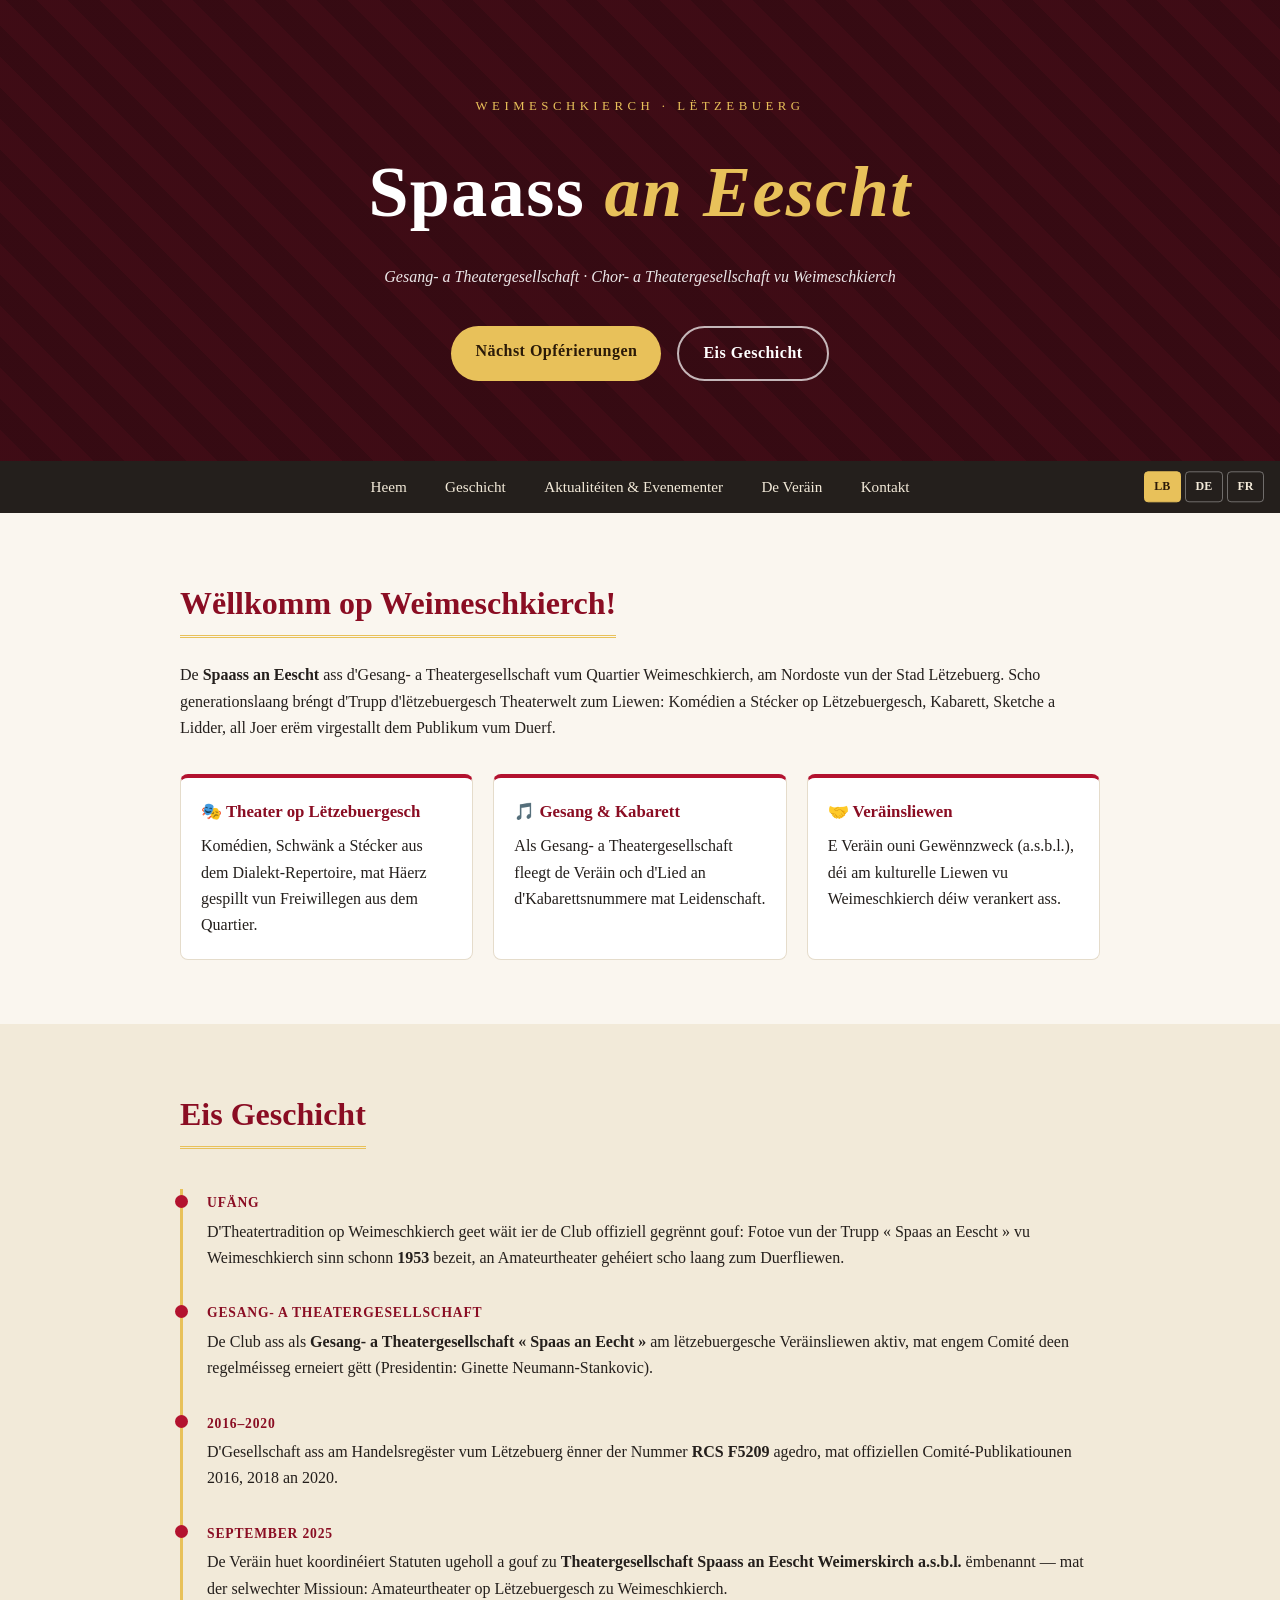
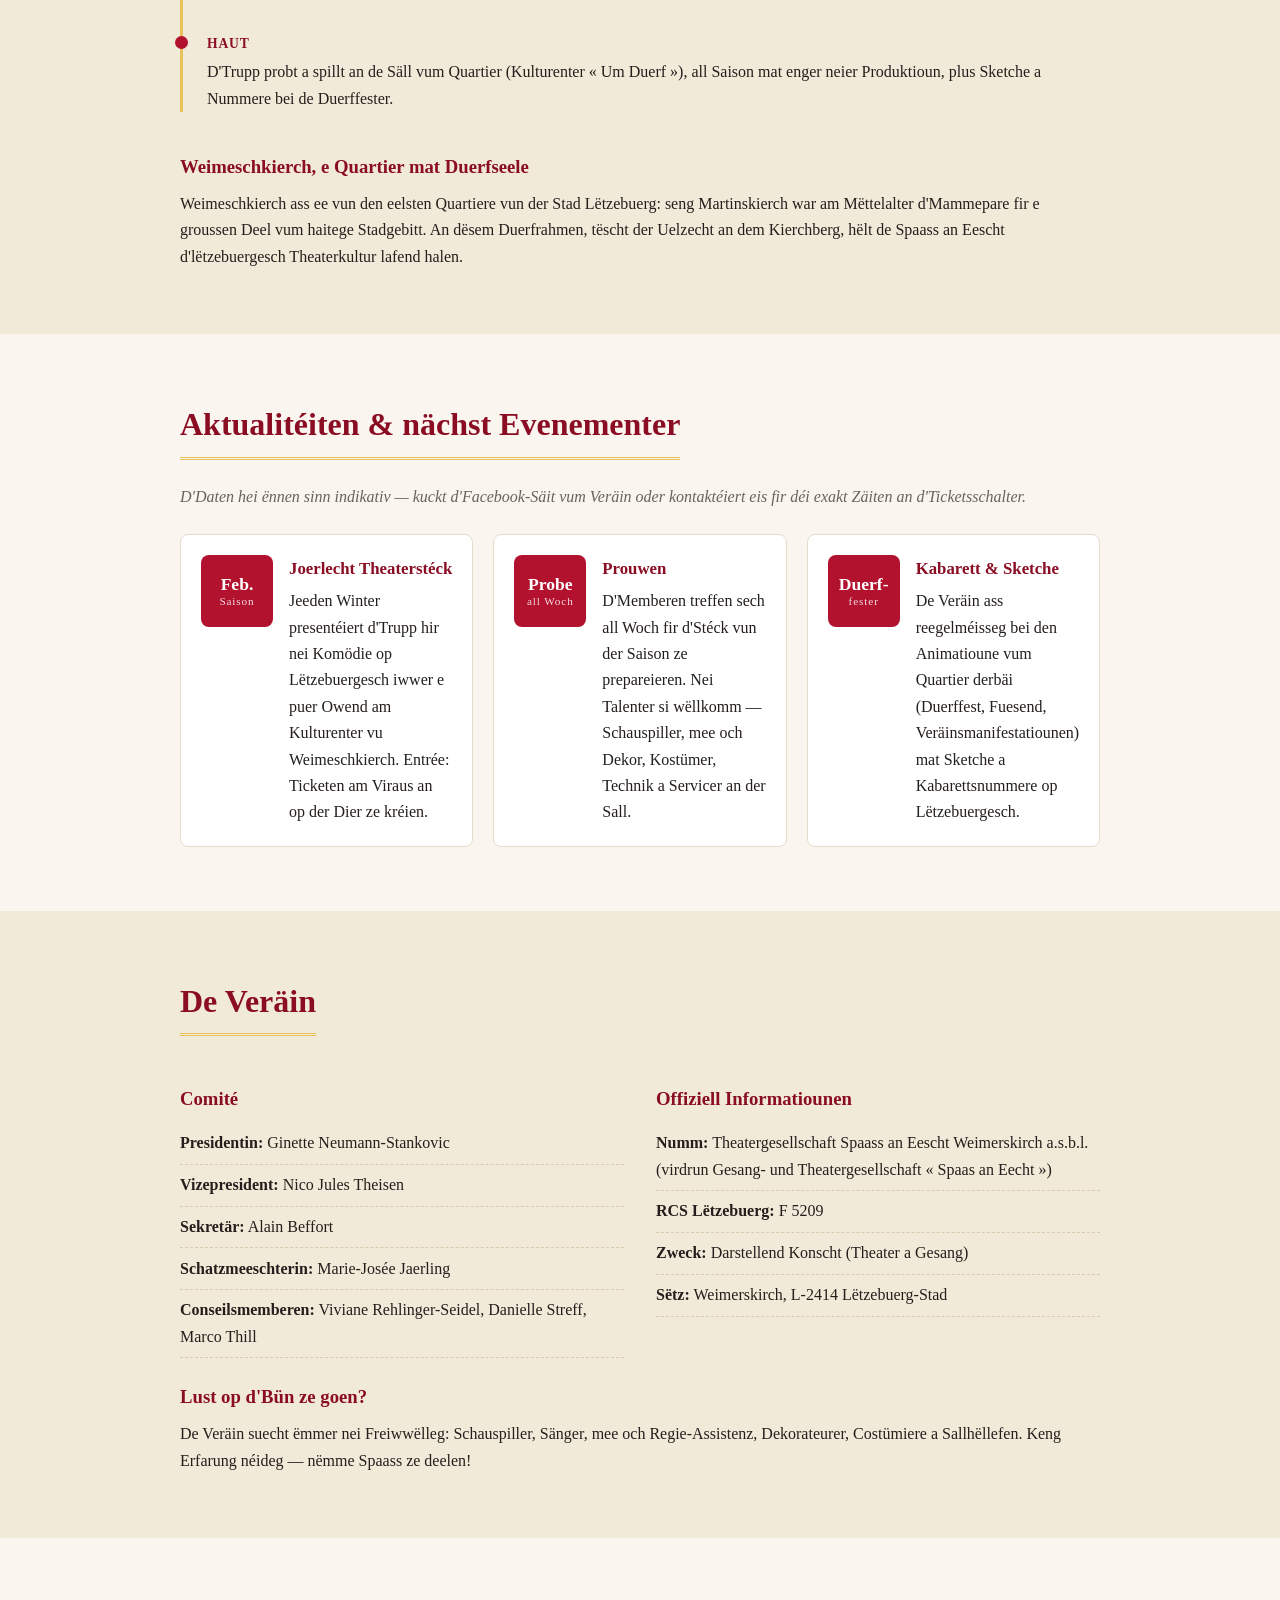
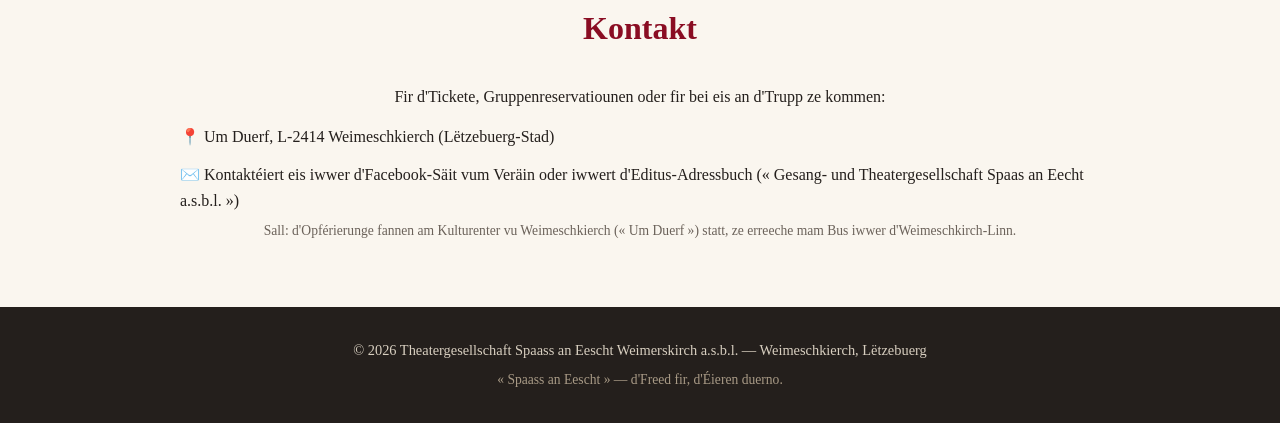
==== index.html @ a5dda0f0 "Add trilingual website for Theatergesellschaft Spaass an Eescht Weimerskirch Static site (LB default" ====
<!DOCTYPE html>
<html lang="lb">
<head>
<meta charset="UTF-8">
<meta name="viewport" content="width=device-width, initial-scale=1.0">
<title>Theatergesellschaft Spaass an Eescht Weimerskirch a.s.b.l. — Theaterclub vu Weimeschkierch</title>
<meta name="description" content="Offiziell Websäit vum Theaterclub Spaass an Eescht vu Weimeschkierch (Lëtzebuerg-Stad): Geschicht vun der Gesang- a Theatergesellschaft, Aktualitéiten a nächst Opférierungen.">
<link rel="stylesheet" href="css/style.css">
</head>
<body>

<header class="hero">
  <div class="hero-inner">
    <p class="hero-kicker">Weimeschkierch · Lëtzebuerg</p>
    <h1>Spaass <span>an Eescht</span></h1>
    <p class="hero-sub">Gesang- a Theatergesellschaft · Chor- a Theatergesellschaft vu Weimeschkierch</p>
    <div class="hero-cta">
      <a href="#evenementer" class="btn btn-primary">Nächst Opférierungen</a>
      <a href="#geschicht" class="btn btn-ghost">Eis Geschicht</a>
    </div>
  </div>
</header>

<nav class="nav" id="nav">
  <ul>
    <li><a href="#accueil">Heem</a></li>
    <li><a href="#geschicht">Geschicht</a></li>
    <li><a href="#evenementer">Aktualitéiten &amp; Evenementer</a></li>
    <li><a href="#veräin">De Veräin</a></li>
    <li><a href="#kontakt">Kontakt</a></li>
  </ul>
  <ul class="lang-switch">
    <li><a href="index.html" class="active" aria-current="page">LB</a></li>
    <li><a href="de.html">DE</a></li>
    <li><a href="fr.html">FR</a></li>
  </ul>
</nav>

<main>

<section id="accueil" class="section intro">
  <div class="container">
    <h2>Wëllkomm op Weimeschkierch!</h2>
    <p>De <strong>Spaass an Eescht</strong> ass d'Gesang- a Theatergesellschaft vum Quartier
    Weimeschkierch, am Nordoste vun der Stad Lëtzebuerg. Scho generationslaang bréngt d'Trupp
    d'lëtzebuergesch Theaterwelt zum Liewen: Komédien a Stécker op Lëtzebuergesch, Kabarett,
    Sketche a Lidder, all Joer erëm virgestallt dem Publikum vum Duerf.</p>
    <div class="features">
      <div class="feature">
        <h3>🎭 Theater op Lëtzebuergesch</h3>
        <p>Komédien, Schwänk a Stécker aus dem Dialekt-Repertoire, mat Häerz gespillt vun Freiwillegen aus dem Quartier.</p>
      </div>
      <div class="feature">
        <h3>🎵 Gesang &amp; Kabarett</h3>
        <p>Als Gesang- a Theatergesellschaft fleegt de Veräin och d'Lied an d'Kabarettsnummere mat Leidenschaft.</p>
      </div>
      <div class="feature">
        <h3>🤝 Veräinsliewen</h3>
        <p>E Veräin ouni Gewënnzweck (a.s.b.l.), déi am kulturelle Liewen vu Weimeschkierch déiw verankert ass.</p>
      </div>
    </div>
  </div>
</section>

<section id="geschicht" class="section section-alt">
  <div class="container">
    <h2>Eis Geschicht</h2>
    <div class="timeline">
      <div class="timeline-item">
        <span class="timeline-date">Ufäng</span>
        <p>D'Theatertradition op Weimeschkierch geet wäit ier de Club offiziell gegrënnt gouf: Fotoe vun
        der Trupp «&nbsp;Spaas an Eescht&nbsp;» vu Weimeschkierch sinn schonn <strong>1953</strong>
        bezeit, an Amateurtheater gehéiert scho laang zum Duerfliewen.</p>
      </div>
      <div class="timeline-item">
        <span class="timeline-date">Gesang- a Theatergesellschaft</span>
        <p>De Club ass als <strong>Gesang- a Theatergesellschaft «&nbsp;Spaas an Eecht&nbsp;»</strong>
        am lëtzebuergesche Veräinsliewen aktiv, mat engem Comité deen regelméisseg erneiert gëtt
        (Presidentin: Ginette Neumann-Stankovic).</p>
      </div>
      <div class="timeline-item">
        <span class="timeline-date">2016–2020</span>
        <p>D'Gesellschaft ass am Handelsregëster vum Lëtzebuerg ënner der Nummer <strong>RCS F5209</strong>
        agedro, mat offiziellen Comité-Publikatiounen 2016, 2018 an 2020.</p>
      </div>
      <div class="timeline-item">
        <span class="timeline-date">September 2025</span>
        <p>De Veräin huet koordinéiert Statuten ugeholl a gouf zu
        <strong>Theatergesellschaft Spaass an Eescht Weimerskirch a.s.b.l.</strong> ëmbenannt — mat der
        selwechter Missioun: Amateurtheater op Lëtzebuergesch zu Weimeschkierch.</p>
      </div>
      <div class="timeline-item">
        <span class="timeline-date">Haut</span>
        <p>D'Trupp probt a spillt an de Säll vum Quartier (Kulturenter «&nbsp;Um Duerf&nbsp;»), all Saison
        mat enger neier Produktioun, plus Sketche a Nummere bei de Duerffester.</p>
      </div>
    </div>
    <h3>Weimeschkierch, e Quartier mat Duerfseele</h3>
    <p>Weimeschkierch ass ee vun den eelsten Quartiere vun der Stad Lëtzebuerg: seng Martinskierch war
    am Mëttelalter d'Mammepare fir e groussen Deel vum haitege Stadgebitt. An dësem Duerfrahmen,
    tëscht der Uelzecht an dem Kierchberg, hëlt de Spaass an Eescht d'lëtzebuergesch Theaterkultur
    lafend halen.</p>
  </div>
</section>

<section id="evenementer" class="section">
  <div class="container">
    <h2>Aktualitéiten &amp; nächst Evenementer</h2>
    <p class="note">D'Daten hei ënnen sinn indikativ — kuckt d'Facebook-Säit vum Veräin oder kontaktéiert
    eis fir déi exakt Zäiten an d'Ticketsschalter.</p>
    <div class="events">
      <article class="event">
        <div class="event-date"><span class="day">Feb.</span><span class="year">Saison</span></div>
        <div class="event-body">
          <h3>Joerlecht Theaterstéck</h3>
          <p>Jeeden Winter presentéiert d'Trupp hir nei Komödie op Lëtzebuergesch iwwer e puer Owend
          am Kulturenter vu Weimeschkierch. Entrée: Ticketen am Viraus an op der Dier ze kréien.</p>
        </div>
      </article>
      <article class="event">
        <div class="event-date"><span class="day">Probe</span><span class="year">all Woch</span></div>
        <div class="event-body">
          <h3>Prouwen</h3>
          <p>D'Memberen treffen sech all Woch fir d'Stéck vun der Saison ze prepareieren. Nei Talenter
          si wëllkomm — Schauspiller, mee och Dekor, Kostümer, Technik a Servicer an der Sall.</p>
        </div>
      </article>
      <article class="event">
        <div class="event-date"><span class="day">Duerf-</span><span class="year">fester</span></div>
        <div class="event-body">
          <h3>Kabarett &amp; Sketche</h3>
          <p>De Veräin ass reegelméisseg bei den Animatioune vum Quartier derbäi (Duerffest, Fuesend,
          Veräinsmanifestatiounen) mat Sketche a Kabarettsnummere op Lëtzebuergesch.</p>
        </div>
      </article>
    </div>
  </div>
</section>

<section id="veräin" class="section section-alt">
  <div class="container">
    <h2>De Veräin</h2>
    <div class="assoc-grid">
      <div>
        <h3>Comité</h3>
        <ul class="committee">
          <li><strong>Presidentin:</strong> Ginette Neumann-Stankovic</li>
          <li><strong>Vizepresident:</strong> Nico Jules Theisen</li>
          <li><strong>Sekretär:</strong> Alain Beffort</li>
          <li><strong>Schatzmeeschterin:</strong> Marie-Josée Jaerling</li>
          <li><strong>Conseilsmemberen:</strong> Viviane Rehlinger-Seidel, Danielle Streff, Marco Thill</li>
        </ul>
      </div>
      <div>
        <h3>Offiziell Informatiounen</h3>
        <ul class="registry">
          <li><strong>Numm:</strong> Theatergesellschaft Spaass an Eescht Weimerskirch a.s.b.l.
          (virdrun Gesang- und Theatergesellschaft «&nbsp;Spaas an Eecht&nbsp;»)</li>
          <li><strong>RCS Lëtzebuerg:</strong> F 5209</li>
          <li><strong>Zweck:</strong> Darstellend Konscht (Theater a Gesang)</li>
          <li><strong>Sëtz:</strong> Weimerskirch, L-2414 Lëtzebuerg-Stad</li>
        </ul>
      </div>
    </div>
    <h3>Lust op d'Bün ze goen?</h3>
    <p>De Veräin suecht ëmmer nei Freiwwëlleg: Schauspiller, Sänger, mee och Regie-Assistenz,
    Dekorateurer, Costümiere a Sallhëllefen. Keng Erfarung néideg — nëmme Spaass ze deelen!</p>
  </div>
</section>

<section id="kontakt" class="section contact">
  <div class="container">
    <h2>Kontakt</h2>
    <p>Fir d'Tickete, Gruppenreservatiounen oder fir bei eis an d'Trupp ze kommen:</p>
    <ul class="contact-list">
      <li>📍 Um Duerf, L-2414 Weimeschkierch (Lëtzebuerg-Stad)</li>
      <li>✉️ Kontaktéiert eis iwwer d'Facebook-Säit vum Veräin oder iwwert d'Editus-Adressbuch
      («&nbsp;Gesang- und Theatergesellschaft Spaas an Eecht a.s.b.l.&nbsp;»)</li>
    </ul>
    <p class="small">Sall: d'Opférierunge fannen am Kulturenter vu Weimeschkierch
    («&nbsp;Um Duerf&nbsp;») statt, ze erreeche mam Bus iwwer d'Weimeschkirch-Linn.</p>
  </div>
</section>

</main>

<footer class="footer">
  <div class="container">
    <p>© <span id="year">2026</span> Theatergesellschaft Spaass an Eescht Weimerskirch a.s.b.l. — Weimeschkierch, Lëtzebuerg</p>
    <p class="small">«&nbsp;Spaass an Eescht&nbsp;» — d'Freed fir, d'Éieren duerno.</p>
  </div>
</footer>

<script>
document.getElementById('year').textContent = new Date().getFullYear();
</script>
</body>
</html>
---- css/style.css ----
:root {
  --red: #b3122f;
  --red-dark: #8a0d23;
  --gold: #e8c15a;
  --ink: #241f1c;
  --paper: #faf6ef;
  --muted: #6b625a;
}

* { margin: 0; padding: 0; box-sizing: border-box; }

body {
  font-family: Georgia, 'Times New Roman', serif;
  color: var(--ink);
  background: var(--paper);
  line-height: 1.65;
}

.container { max-width: 960px; margin: 0 auto; padding: 0 1.25rem; }

/* Hero */
.hero {
  background:
    linear-gradient(rgba(30, 10, 14, .78), rgba(30, 10, 14, .78)),
    repeating-linear-gradient(45deg, var(--red) 0 22px, var(--red-dark) 22px 44px);
  color: #fff;
  text-align: center;
  padding: 6rem 1.25rem 5rem;
}
.hero-kicker {
  letter-spacing: .35em;
  text-transform: uppercase;
  font-size: .8rem;
  color: var(--gold);
  margin-bottom: 1rem;
}
.hero h1 {
  font-size: clamp(2.6rem, 7vw, 4.5rem);
  font-weight: 700;
  letter-spacing: .02em;
}
.hero h1 span { color: var(--gold); font-style: italic; }
.hero-sub { margin-top: .75rem; font-style: italic; opacity: .9; }
.hero-cta { margin-top: 2.25rem; display: flex; gap: 1rem; justify-content: center; flex-wrap: wrap; }

.btn {
  display: inline-block;
  padding: .75rem 1.5rem;
  border-radius: 999px;
  text-decoration: none;
  font-weight: bold;
  letter-spacing: .03em;
  transition: transform .15s ease, background .15s ease;
}
.btn:hover { transform: translateY(-2px); }
.btn-primary { background: var(--gold); color: #2b1a08; }
.btn-ghost { border: 2px solid rgba(255,255,255,.7); color: #fff; }

/* Nav */
.nav {
  background: var(--ink);
  position: sticky;
  top: 0;
  z-index: 10;
}
.nav ul {
  list-style: none;
  display: flex;
  flex-wrap: wrap;
  justify-content: center;
  gap: 0;
  max-width: 960px;
  margin: 0 auto;
}
.nav a {
  display: block;
  padding: .85rem 1.2rem;
  color: #f3ead9;
  text-decoration: none;
  font-size: .95rem;
}
.nav a:hover { background: var(--red); color: #fff; }

.lang-switch {
  position: absolute;
  right: 1rem;
  top: 50%;
  transform: translateY(-50%);
  gap: .25rem !important;
}
.lang-switch a {
  padding: .3rem .6rem !important;
  font-size: .75rem !important;
  font-weight: bold;
  border: 1px solid rgba(255,255,255,.35);
  border-radius: 4px;
}
.lang-switch a.active {
  background: var(--gold);
  color: #2b1a08;
  border-color: var(--gold);
}

@media (max-width: 760px) {
  .nav { position: static; }
  .lang-switch {
    position: static;
    transform: none;
    margin-top: .25rem;
  }
}

/* Sections */
.section { padding: 4rem 0; }
.section-alt { background: #f2ead9; }
.section h2 {
  font-size: 2rem;
  margin-bottom: 1.5rem;
  color: var(--red-dark);
  border-bottom: 3px double var(--gold);
  display: inline-block;
  padding-bottom: .35rem;
}
.section h3 { margin: 1.5rem 0 .5rem; color: var(--red-dark); }
.section p + p { margin-top: .9rem; }
.note { font-style: italic; color: var(--muted); margin-bottom: 1.5rem; }
.small { font-size: .85rem; color: var(--muted); }

/* Intro features */
.features { display: grid; gap: 1.25rem; grid-template-columns: repeat(auto-fit, minmax(240px, 1fr)); margin-top: 2rem; }
.feature {
  background: #fff;
  border: 1px solid #e5dccb;
  border-top: 4px solid var(--red);
  padding: 1.25rem;
  border-radius: 8px;
}
.feature h3 { margin-top: 0; font-size: 1.05rem; }

/* Timeline */
.timeline { margin: 1rem 0 2.5rem; border-left: 3px solid var(--gold); padding-left: 1.5rem; }
.timeline-item { position: relative; margin-bottom: 1.75rem; }
.timeline-item::before {
  content: '';
  position: absolute;
  left: calc(-1.5rem - 8px);
  top: .35rem;
  width: 13px;
  height: 13px;
  border-radius: 50%;
  background: var(--red);
}
.timeline-date {
  display: inline-block;
  font-weight: bold;
  color: var(--red-dark);
  letter-spacing: .06em;
  text-transform: uppercase;
  font-size: .85rem;
  margin-bottom: .25rem;
}

/* Events */
.events { display: grid; gap: 1.25rem; grid-template-columns: repeat(auto-fit, minmax(280px, 1fr)); }
.event {
  display: flex;
  gap: 1rem;
  background: #fff;
  border: 1px solid #e5dccb;
  border-radius: 8px;
  padding: 1.25rem;
}
.event-date {
  flex: 0 0 auto;
  width: 72px;
  height: 72px;
  border-radius: 8px;
  background: var(--red);
  color: #fff;
  display: flex;
  flex-direction: column;
  align-items: center;
  justify-content: center;
  text-align: center;
  line-height: 1.2;
}
.event-date .day { font-size: 1.1rem; font-weight: bold; }
.event-date .year { font-size: .7rem; opacity: .85; letter-spacing: .08em; }
.event-body h3 { margin: 0 0 .35rem; font-size: 1.05rem; }

/* Association */
.assoc-grid { display: grid; gap: 2rem; grid-template-columns: repeat(auto-fit, minmax(300px, 1fr)); }
.committee, .registry, .contact-list { list-style: none; margin-top: .5rem; }
.committee li, .registry li, .contact-list li { padding: .45rem 0; border-bottom: 1px dashed #d8cbae; }
.contact-list li { border-bottom: none; padding: .35rem 0; }

/* Contact */
.contact { text-align: center; }
.contact h2 { display: block; border: none; }
.contact-list { display: inline-block; text-align: left; margin-top: .5rem; }

/* Footer */
.footer {
  background: var(--ink);
  color: #d8cfc0;
  text-align: center;
  padding: 2rem 0;
  font-size: .9rem;
}
.footer .small { color: #a89a86; margin-top: .4rem; }
.footer .container { padding-top: 0; padding-bottom: 0; }
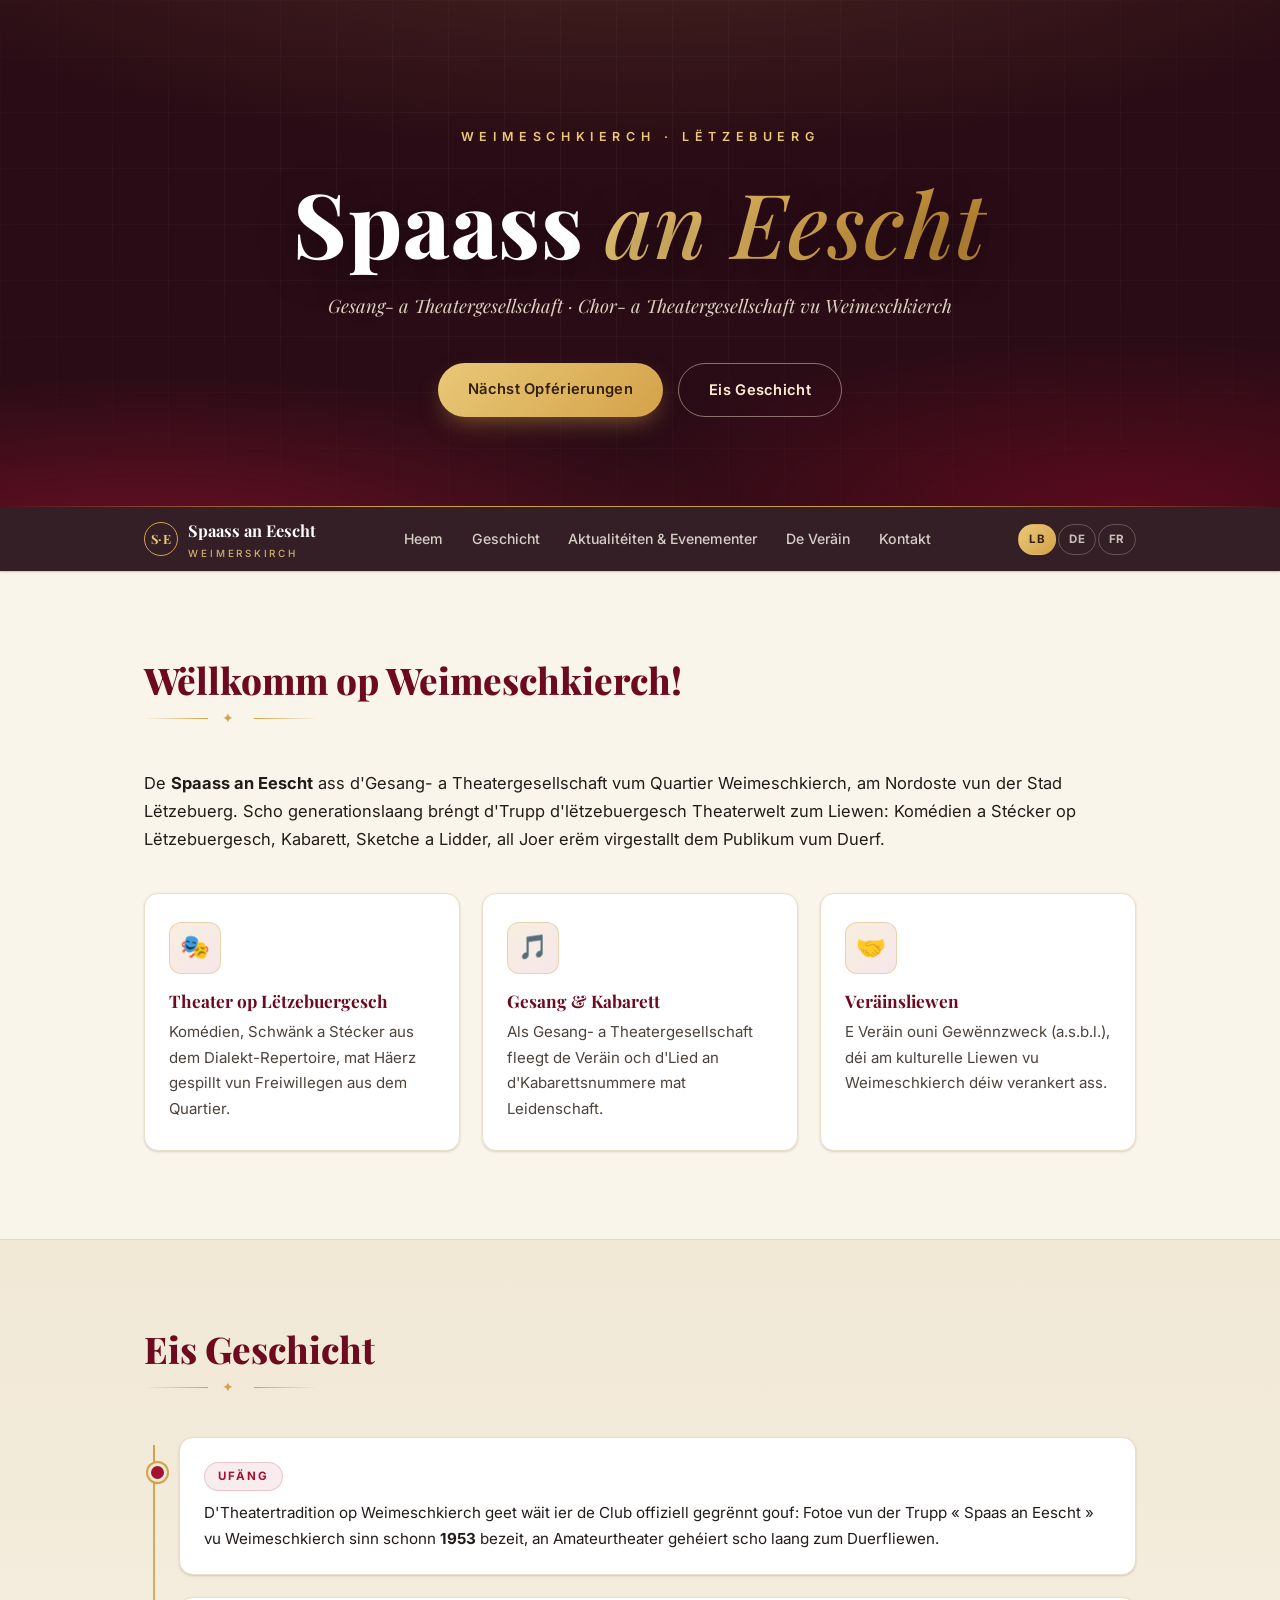
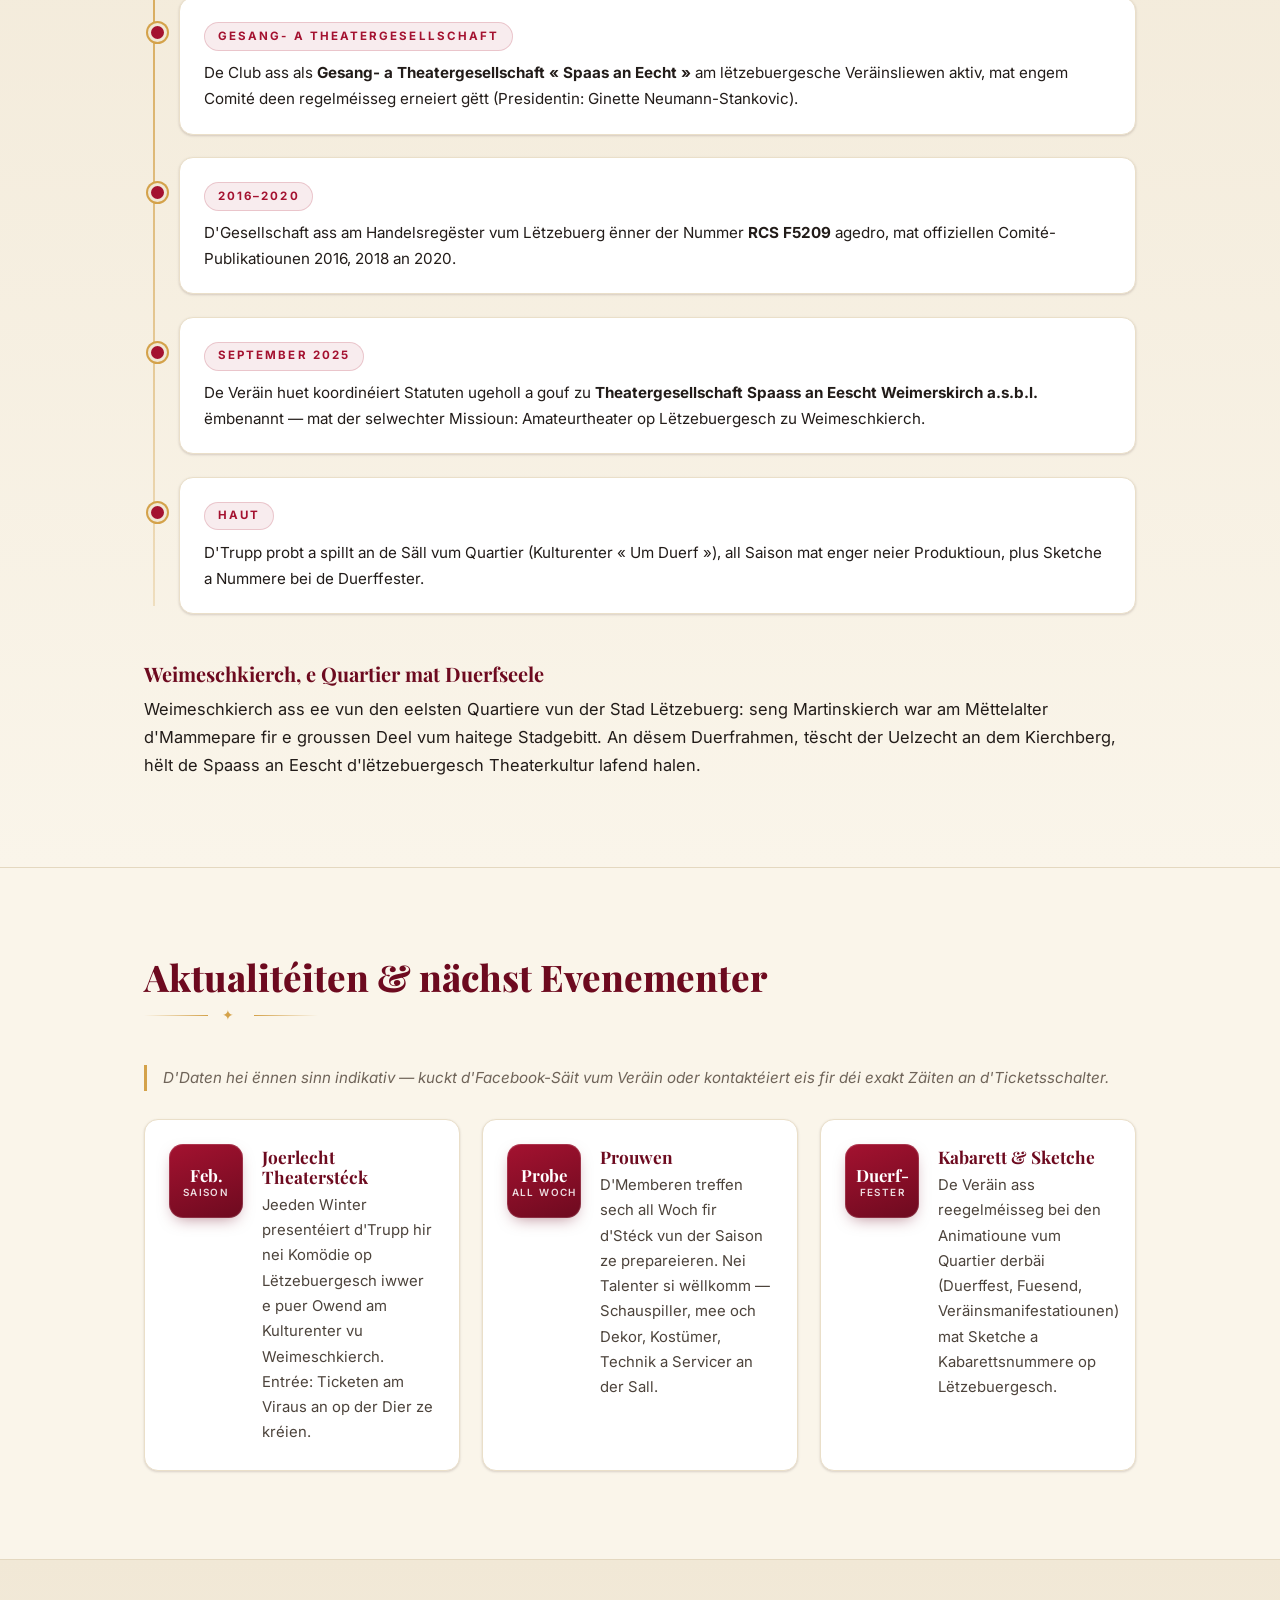
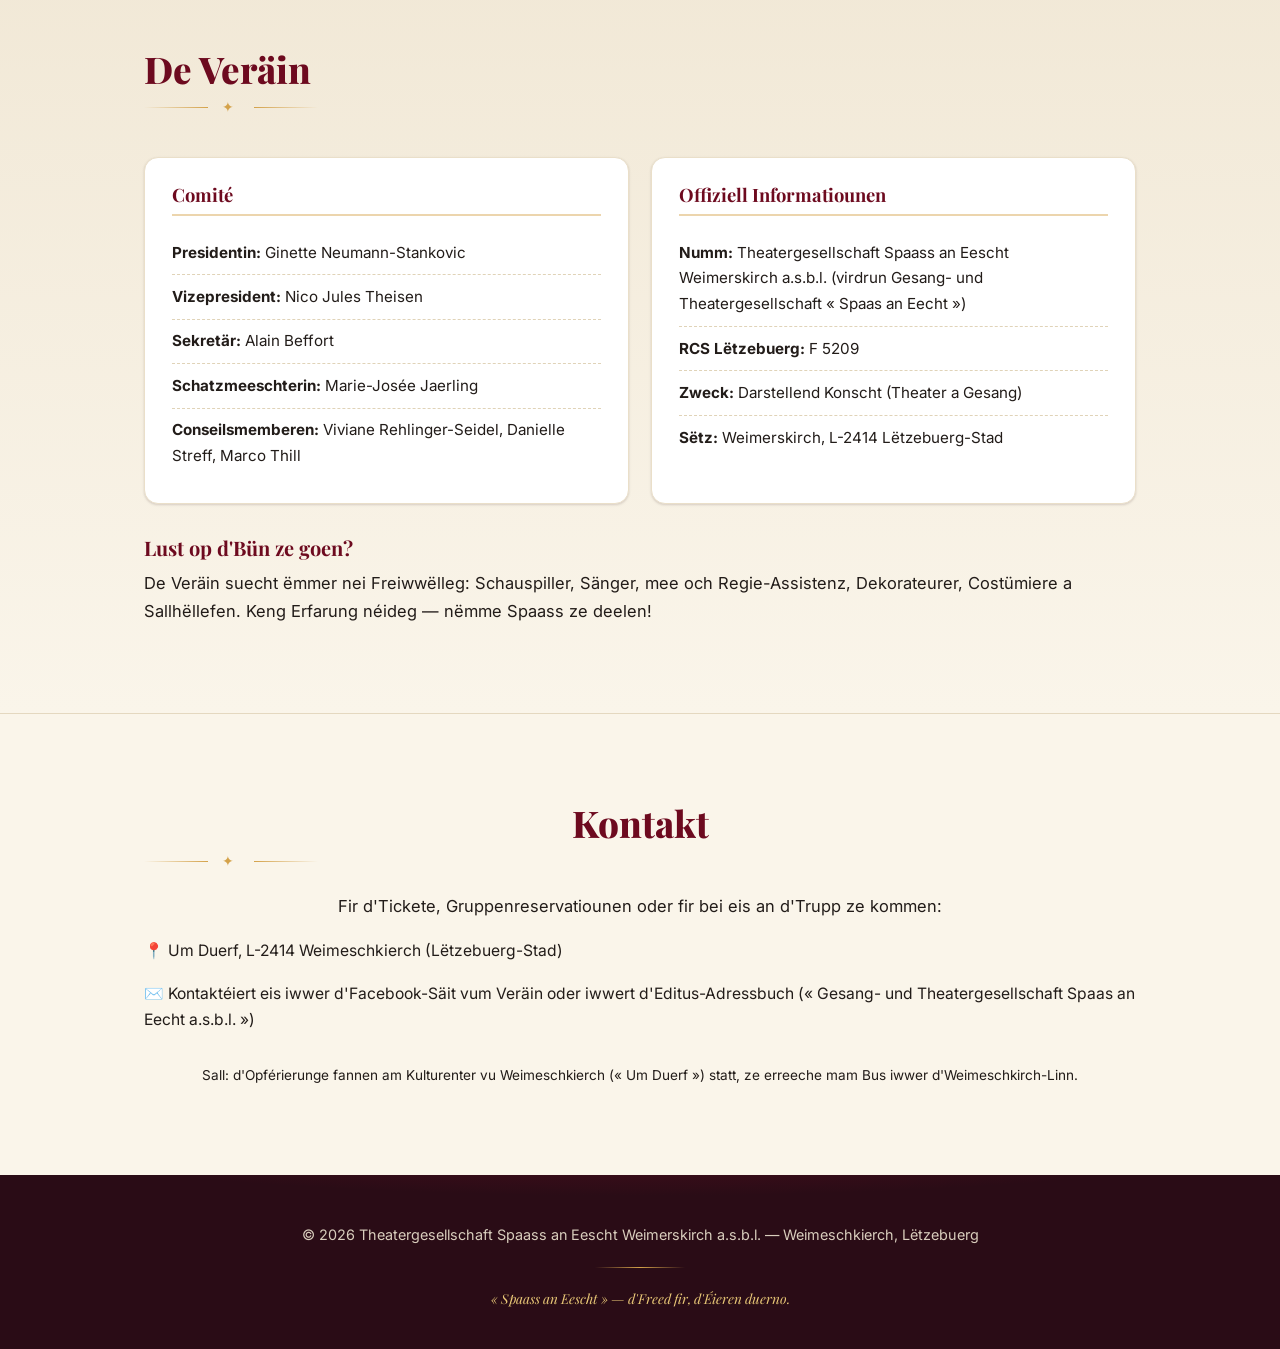
==== commit 749c35b7: "Redesign: professional typography, hero, cards and animations - Playfair Display + Inter typography," ====
--- a/index.html
+++ b/index.html
@@ -6,8 +6,12 @@
 <title>Theatergesellschaft Spaass an Eescht Weimerskirch a.s.b.l. — Theaterclub vu Weimeschkierch</title>
 <meta name="description" content="Offiziell Websäit vum Theaterclub Spaass an Eescht vu Weimeschkierch (Lëtzebuerg-Stad): Geschicht vun der Gesang- a Theatergesellschaft, Aktualitéiten a nächst Opférierungen.">
 <link rel="stylesheet" href="css/style.css">
+<link rel="icon" type="image/svg+xml" href="favicon.svg">
+<link rel="preconnect" href="https://fonts.googleapis.com">
+<link rel="preconnect" href="https://fonts.gstatic.com" crossorigin>
+<link href="https://fonts.googleapis.com/css2?family=Inter:wght@400;500;600;700&family=Playfair+Display:ital,wght@0,600;0,700;0,800;1,500;1,700&display=swap" rel="stylesheet">
 </head>
-<body>
+<body id="top">
 
 <header class="hero">
   <div class="hero-inner">
@@ -22,7 +26,12 @@
 </header>
 
 <nav class="nav" id="nav">
-  <ul>
+  <div class="nav-inner">
+    <a class="nav-brand" href="#top">
+      <span class="monogram">S·E</span>
+      <span class="brand-name">Spaass an Eescht<small>Weimerskirch</small></span>
+    </a>
+    <ul class="site-links">
     <li><a href="#accueil">Heem</a></li>
     <li><a href="#geschicht">Geschicht</a></li>
     <li><a href="#evenementer">Aktualitéiten &amp; Evenementer</a></li>
@@ -34,28 +43,34 @@
     <li><a href="de.html">DE</a></li>
     <li><a href="fr.html">FR</a></li>
   </ul>
+</div>
 </nav>
 
 <main>
 
 <section id="accueil" class="section intro">
   <div class="container">
-    <h2>Wëllkomm op Weimeschkierch!</h2>
-    <p>De <strong>Spaass an Eescht</strong> ass d'Gesang- a Theatergesellschaft vum Quartier
+    <div class="section-head reveal">
+      <h2>Wëllkomm op Weimeschkierch!</h2>
+      <div class="ornament"><span>&#10022;</span></div>
+    </div>    <p>De <strong>Spaass an Eescht</strong> ass d'Gesang- a Theatergesellschaft vum Quartier
     Weimeschkierch, am Nordoste vun der Stad Lëtzebuerg. Scho generationslaang bréngt d'Trupp
     d'lëtzebuergesch Theaterwelt zum Liewen: Komédien a Stécker op Lëtzebuergesch, Kabarett,
     Sketche a Lidder, all Joer erëm virgestallt dem Publikum vum Duerf.</p>
     <div class="features">
       <div class="feature">
-        <h3>🎭 Theater op Lëtzebuergesch</h3>
+        <div class="icon">🎭</div>
+        <h3>Theater op Lëtzebuergesch</h3>
         <p>Komédien, Schwänk a Stécker aus dem Dialekt-Repertoire, mat Häerz gespillt vun Freiwillegen aus dem Quartier.</p>
       </div>
       <div class="feature">
-        <h3>🎵 Gesang &amp; Kabarett</h3>
+        <div class="icon">🎵</div>
+        <h3>Gesang &amp; Kabarett</h3>
         <p>Als Gesang- a Theatergesellschaft fleegt de Veräin och d'Lied an d'Kabarettsnummere mat Leidenschaft.</p>
       </div>
       <div class="feature">
-        <h3>🤝 Veräinsliewen</h3>
+        <div class="icon">🤝</div>
+        <h3>Veräinsliewen</h3>
         <p>E Veräin ouni Gewënnzweck (a.s.b.l.), déi am kulturelle Liewen vu Weimeschkierch déiw verankert ass.</p>
       </div>
     </div>
@@ -64,8 +79,10 @@
 
 <section id="geschicht" class="section section-alt">
   <div class="container">
-    <h2>Eis Geschicht</h2>
-    <div class="timeline">
+    <div class="section-head reveal">
+      <h2>Eis Geschicht</h2>
+      <div class="ornament"><span>&#10022;</span></div>
+    </div>    <div class="timeline">
       <div class="timeline-item">
         <span class="timeline-date">Ufäng</span>
         <p>D'Theatertradition op Weimeschkierch geet wäit ier de Club offiziell gegrënnt gouf: Fotoe vun
@@ -105,8 +122,10 @@
 
 <section id="evenementer" class="section">
   <div class="container">
-    <h2>Aktualitéiten &amp; nächst Evenementer</h2>
-    <p class="note">D'Daten hei ënnen sinn indikativ — kuckt d'Facebook-Säit vum Veräin oder kontaktéiert
+    <div class="section-head reveal">
+      <h2>Aktualitéiten &amp; nächst Evenementer</h2>
+      <div class="ornament"><span>&#10022;</span></div>
+    </div>    <p class="note">D'Daten hei ënnen sinn indikativ — kuckt d'Facebook-Säit vum Veräin oder kontaktéiert
     eis fir déi exakt Zäiten an d'Ticketsschalter.</p>
     <div class="events">
       <article class="event">
@@ -139,8 +158,10 @@
 
 <section id="veräin" class="section section-alt">
   <div class="container">
-    <h2>De Veräin</h2>
-    <div class="assoc-grid">
+    <div class="section-head reveal">
+      <h2>De Veräin</h2>
+      <div class="ornament"><span>&#10022;</span></div>
+    </div>    <div class="assoc-grid">
       <div>
         <h3>Comité</h3>
         <ul class="committee">
@@ -170,8 +191,10 @@
 
 <section id="kontakt" class="section contact">
   <div class="container">
-    <h2>Kontakt</h2>
-    <p>Fir d'Tickete, Gruppenreservatiounen oder fir bei eis an d'Trupp ze kommen:</p>
+    <div class="section-head reveal">
+      <h2>Kontakt</h2>
+      <div class="ornament"><span>&#10022;</span></div>
+    </div>    <p>Fir d'Tickete, Gruppenreservatiounen oder fir bei eis an d'Trupp ze kommen:</p>
     <ul class="contact-list">
       <li>📍 Um Duerf, L-2414 Weimeschkierch (Lëtzebuerg-Stad)</li>
       <li>✉️ Kontaktéiert eis iwwer d'Facebook-Säit vum Veräin oder iwwert d'Editus-Adressbuch
@@ -187,10 +210,12 @@
 <footer class="footer">
   <div class="container">
     <p>© <span id="year">2026</span> Theatergesellschaft Spaass an Eescht Weimerskirch a.s.b.l. — Weimeschkierch, Lëtzebuerg</p>
-    <p class="small">«&nbsp;Spaass an Eescht&nbsp;» — d'Freed fir, d'Éieren duerno.</p>
+    <div class="rule"></div>
+    <p class="tagline small">«&nbsp;Spaass an Eescht&nbsp;» — d'Freed fir, d'Éieren duerno.</p>
   </div>
 </footer>
 
+<script src="js/main.js"></script>
 <script>
 document.getElementById('year').textContent = new Date().getFullYear();
 </script>
--- a/css/style.css
+++ b/css/style.css
@@ -1,211 +1,508 @@
+/* ============================================================
+   Spaass an Eescht — Weimerskirch
+   Design system
+   ============================================================ */
+
 :root {
-  --red: #b3122f;
-  --red-dark: #8a0d23;
-  --gold: #e8c15a;
-  --ink: #241f1c;
-  --paper: #faf6ef;
-  --muted: #6b625a;
+  --red: #a41230;
+  --red-deep: #6d0a1f;
+  --burgundy: #2a0c16;
+  --gold: #d4a24a;
+  --gold-soft: #e9c877;
+  --cream: #faf5ea;
+  --cream-deep: #f1e8d6;
+  --ink: #221c19;
+  --muted: #6f6459;
+  --card: #ffffff;
+  --shadow-sm: 0 1px 3px rgba(42, 12, 22, .10), 0 1px 2px rgba(42, 12, 22, .06);
+  --shadow-md: 0 10px 30px -12px rgba(42, 12, 22, .25);
+  --shadow-lg: 0 24px 60px -20px rgba(42, 12, 22, .35);
+  --radius: 14px;
+  --serif: "Playfair Display", Georgia, "Times New Roman", serif;
+  --sans: "Inter", -apple-system, "Segoe UI", Helvetica, Arial, sans-serif;
 }
 
 * { margin: 0; padding: 0; box-sizing: border-box; }
 
+html { scroll-behavior: smooth; scroll-padding-top: 4.5rem; }
+
 body {
-  font-family: Georgia, 'Times New Roman', serif;
+  font-family: var(--sans);
+  font-size: 16.5px;
   color: var(--ink);
-  background: var(--paper);
-  line-height: 1.65;
-}
-
-.container { max-width: 960px; margin: 0 auto; padding: 0 1.25rem; }
-
-/* Hero */
+  background: var(--cream);
+  line-height: 1.7;
+  -webkit-font-smoothing: antialiased;
+  text-rendering: optimizeLegibility;
+}
+
+.container {
+  max-width: 1040px;
+  margin: 0 auto;
+  padding: 0 1.5rem;
+}
+
+h1, h2, h3 { font-family: var(--serif); line-height: 1.15; }
+
+a { color: var(--red); }
+
+::selection { background: var(--gold-soft); color: var(--burgundy); }
+
+/* ---------- Ornament ---------- */
+.ornament {
+  display: flex;
+  align-items: center;
+  gap: .9rem;
+  margin: .35rem 0 1.1rem;
+}
+.ornament::before,
+.ornament::after {
+  content: '';
+  height: 1px;
+  width: 64px;
+  background: linear-gradient(90deg, transparent, var(--gold));
+}
+.ornament::after { background: linear-gradient(270deg, transparent, var(--gold)); }
+.ornament span { color: var(--gold); font-size: .85rem; letter-spacing: .4em; }
+
+/* ---------- Hero ---------- */
 .hero {
-  background:
-    linear-gradient(rgba(30, 10, 14, .78), rgba(30, 10, 14, .78)),
-    repeating-linear-gradient(45deg, var(--red) 0 22px, var(--red-dark) 22px 44px);
+  position: relative;
+  overflow: hidden;
   color: #fff;
   text-align: center;
-  padding: 6rem 1.25rem 5rem;
-}
+  padding: clamp(5rem, 14vh, 9rem) 1.5rem clamp(4rem, 10vh, 6.5rem);
+  background:
+    radial-gradient(120% 90% at 50% -20%, rgba(212, 162, 74, .18), transparent 55%),
+    radial-gradient(80% 60% at 12% 110%, rgba(164, 18, 48, .55), transparent 60%),
+    radial-gradient(70% 55% at 88% 100%, rgba(109, 10, 31, .7), transparent 60%),
+    var(--burgundy);
+}
+.hero::before {
+  content: '';
+  position: absolute;
+  inset: 0;
+  background:
+    linear-gradient(90deg, rgba(255,255,255,.035) 1px, transparent 1px),
+    linear-gradient(rgba(255,255,255,.035) 1px, transparent 1px);
+  background-size: 56px 56px;
+  mask-image: radial-gradient(75% 75% at 50% 40%, #000 30%, transparent 100%);
+  -webkit-mask-image: radial-gradient(75% 75% at 50% 40%, #000 30%, transparent 100%);
+  pointer-events: none;
+}
+.hero::after {
+  content: '';
+  position: absolute;
+  left: 0; right: 0; bottom: 0;
+  height: 1px;
+  background: linear-gradient(90deg, transparent, var(--gold) 30%, var(--gold) 70%, transparent);
+}
+.hero-inner { position: relative; max-width: 860px; margin: 0 auto; }
+
 .hero-kicker {
-  letter-spacing: .35em;
+  font-family: var(--sans);
+  font-size: .78rem;
+  font-weight: 600;
+  letter-spacing: .45em;
   text-transform: uppercase;
-  font-size: .8rem;
-  color: var(--gold);
-  margin-bottom: 1rem;
+  color: var(--gold-soft);
+  margin-bottom: 1.4rem;
 }
 .hero h1 {
-  font-size: clamp(2.6rem, 7vw, 4.5rem);
-  font-weight: 700;
-  letter-spacing: .02em;
-}
-.hero h1 span { color: var(--gold); font-style: italic; }
-.hero-sub { margin-top: .75rem; font-style: italic; opacity: .9; }
-.hero-cta { margin-top: 2.25rem; display: flex; gap: 1rem; justify-content: center; flex-wrap: wrap; }
+  font-size: clamp(3rem, 9vw, 5.6rem);
+  font-weight: 800;
+  letter-spacing: .01em;
+  text-shadow: 0 8px 40px rgba(0,0,0,.45);
+}
+.hero h1 span {
+  display: inline-block;
+  font-style: italic;
+  font-weight: 500;
+  background: linear-gradient(105deg, var(--gold-soft), var(--gold) 60%, #b9862f);
+  -webkit-background-clip: text;
+  background-clip: text;
+  -webkit-text-fill-color: transparent;
+}
+.hero-sub {
+  margin-top: 1.1rem;
+  font-family: var(--serif);
+  font-style: italic;
+  font-size: 1.15rem;
+  color: rgba(255, 244, 224, .85);
+}
+.hero-cta {
+  margin-top: 2.6rem;
+  display: flex;
+  gap: .9rem;
+  justify-content: center;
+  flex-wrap: wrap;
+}
 
 .btn {
   display: inline-block;
-  padding: .75rem 1.5rem;
+  padding: .85rem 1.9rem;
   border-radius: 999px;
   text-decoration: none;
-  font-weight: bold;
-  letter-spacing: .03em;
-  transition: transform .15s ease, background .15s ease;
+  font-family: var(--sans);
+  font-weight: 600;
+  font-size: .92rem;
+  letter-spacing: .02em;
+  transition: transform .2s ease, box-shadow .2s ease, background .2s ease, border-color .2s ease;
 }
 .btn:hover { transform: translateY(-2px); }
-.btn-primary { background: var(--gold); color: #2b1a08; }
-.btn-ghost { border: 2px solid rgba(255,255,255,.7); color: #fff; }
-
-/* Nav */
+.btn-primary {
+  background: linear-gradient(135deg, var(--gold-soft), var(--gold));
+  color: #33200a;
+  box-shadow: 0 10px 25px -8px rgba(212, 162, 74, .55);
+}
+.btn-primary:hover { box-shadow: 0 16px 32px -10px rgba(212, 162, 74, .65); }
+.btn-ghost {
+  border: 1.5px solid rgba(255, 240, 214, .45);
+  color: #ffeed4;
+  backdrop-filter: blur(4px);
+}
+.btn-ghost:hover { border-color: var(--gold-soft); color: var(--gold-soft); }
+
+/* ---------- Nav ---------- */
 .nav {
-  background: var(--ink);
   position: sticky;
   top: 0;
-  z-index: 10;
+  z-index: 50;
+  background: rgba(34, 12, 20, .92);
+  backdrop-filter: blur(12px);
+  -webkit-backdrop-filter: blur(12px);
+  box-shadow: 0 1px 0 rgba(212, 162, 74, .35), var(--shadow-sm);
+}
+.nav-inner {
+  max-width: 1040px;
+  margin: 0 auto;
+  padding: 0 1.5rem;
+  display: flex;
+  align-items: center;
+  justify-content: space-between;
+  gap: 1rem;
+  min-height: 64px;
+}
+.nav-brand {
+  display: flex;
+  align-items: center;
+  gap: .65rem;
+  text-decoration: none;
+  color: #fff;
+}
+.nav-brand .monogram {
+  width: 34px;
+  height: 34px;
+  display: grid;
+  place-items: center;
+  border-radius: 50%;
+  border: 1.5px solid var(--gold);
+  color: var(--gold-soft);
+  font-family: var(--serif);
+  font-weight: 700;
+  font-size: .8rem;
+  letter-spacing: .05em;
+  flex-shrink: 0;
+}
+.nav-brand .brand-name {
+  font-family: var(--serif);
+  font-size: 1.02rem;
+  font-weight: 700;
+  white-space: nowrap;
+}
+.nav-brand .brand-name small {
+  display: block;
+  font-family: var(--sans);
+  font-size: .62rem;
+  font-weight: 500;
+  letter-spacing: .28em;
+  text-transform: uppercase;
+  color: rgba(233, 200, 119, .85);
 }
 .nav ul {
   list-style: none;
   display: flex;
   flex-wrap: wrap;
-  justify-content: center;
-  gap: 0;
-  max-width: 960px;
-  margin: 0 auto;
-}
-.nav a {
+  align-items: center;
+  gap: .1rem;
+}
+.site-links a {
   display: block;
-  padding: .85rem 1.2rem;
-  color: #f3ead9;
+  padding: .55rem .85rem;
+  color: rgba(250, 245, 234, .82);
   text-decoration: none;
+  font-size: .88rem;
+  font-weight: 500;
+  border-radius: 8px;
+  transition: color .15s ease, background .15s ease;
+}
+.site-links a:hover { color: #fff; background: rgba(164, 18, 48, .55); }
+
+.lang-switch { gap: .35rem; }
+.lang-switch a {
+  display: block;
+  padding: .28rem .62rem;
+  font-size: .72rem;
+  font-weight: 700;
+  letter-spacing: .06em;
+  color: rgba(250, 245, 234, .75);
+  text-decoration: none;
+  border: 1px solid rgba(250, 245, 234, .25);
+  border-radius: 999px;
+  transition: all .15s ease;
+}
+.lang-switch a:hover { border-color: var(--gold-soft); color: var(--gold-soft); }
+.lang-switch a.active {
+  background: linear-gradient(135deg, var(--gold-soft), var(--gold));
+  border-color: transparent;
+  color: #33200a;
+}
+
+@media (max-width: 900px) {
+  .nav-inner { flex-wrap: wrap; padding: .6rem 1.5rem; }
+  .site-links { order: 3; width: 100%; justify-content: center; }
+}
+@media (max-width: 480px) {
+  .nav-brand .brand-name { display: none; }
+  .site-links a { padding: .5rem .6rem; font-size: .82rem; }
+}
+
+/* ---------- Sections ---------- */
+.section { padding: clamp(3.25rem, 8vw, 5.5rem) 0; }
+.section-alt {
+  background:
+    linear-gradient(180deg, var(--cream-deep), var(--cream));
+  border-top: 1px solid #e4d8c0;
+  border-bottom: 1px solid #e4d8c0;
+}
+
+.section-head { margin-bottom: 2.4rem; }
+.section h2 {
+  font-size: clamp(1.7rem, 4vw, 2.3rem);
+  font-weight: 800;
+  color: var(--red-deep);
+}
+.section h3 {
+  margin: 2rem 0 .6rem;
+  font-size: 1.25rem;
+  color: var(--red-deep);
+}
+.section p + p { margin-top: .95rem; }
+.note {
+  font-style: italic;
+  color: var(--muted);
   font-size: .95rem;
-}
-.nav a:hover { background: var(--red); color: #fff; }
-
-.lang-switch {
+  margin-bottom: 1.75rem;
+  padding-left: 1rem;
+  border-left: 3px solid var(--gold);
+}
+.small, .footer .small { font-size: .85rem; }
+
+/* ---------- Intro features ---------- */
+.features {
+  display: grid;
+  gap: 1.4rem;
+  grid-template-columns: repeat(auto-fit, minmax(250px, 1fr));
+  margin-top: 2.5rem;
+}
+.feature {
+  background: var(--card);
+  border: 1px solid #eadfc9;
+  border-radius: var(--radius);
+  padding: 1.75rem 1.5rem;
+  box-shadow: var(--shadow-sm);
+  transition: transform .25s ease, box-shadow .25s ease;
+}
+.feature:hover { transform: translateY(-5px); box-shadow: var(--shadow-md); }
+.feature .icon {
+  display: grid;
+  place-items: center;
+  width: 52px;
+  height: 52px;
+  margin-bottom: 1.1rem;
+  font-size: 1.5rem;
+  border-radius: 12px;
+  background: linear-gradient(135deg, rgba(212,162,74,.18), rgba(164,18,48,.10));
+  border: 1px solid rgba(212, 162, 74, .35);
+}
+.feature h3 { margin: 0 0 .5rem; font-size: 1.08rem; }
+.feature p { font-size: .94rem; color: #4c433b; }
+
+/* ---------- Timeline ---------- */
+.timeline {
+  margin: 2rem 0 3rem;
+  position: relative;
+  padding-left: 2.2rem;
+  display: grid;
+  gap: 1.4rem;
+}
+.timeline::before {
+  content: '';
   position: absolute;
-  right: 1rem;
-  top: 50%;
-  transform: translateY(-50%);
-  gap: .25rem !important;
-}
-.lang-switch a {
-  padding: .3rem .6rem !important;
-  font-size: .75rem !important;
-  font-weight: bold;
-  border: 1px solid rgba(255,255,255,.35);
-  border-radius: 4px;
-}
-.lang-switch a.active {
-  background: var(--gold);
-  color: #2b1a08;
-  border-color: var(--gold);
-}
-
-@media (max-width: 760px) {
-  .nav { position: static; }
-  .lang-switch {
-    position: static;
-    transform: none;
-    margin-top: .25rem;
-  }
-}
-
-/* Sections */
-.section { padding: 4rem 0; }
-.section-alt { background: #f2ead9; }
-.section h2 {
-  font-size: 2rem;
-  margin-bottom: 1.5rem;
-  color: var(--red-dark);
-  border-bottom: 3px double var(--gold);
-  display: inline-block;
-  padding-bottom: .35rem;
-}
-.section h3 { margin: 1.5rem 0 .5rem; color: var(--red-dark); }
-.section p + p { margin-top: .9rem; }
-.note { font-style: italic; color: var(--muted); margin-bottom: 1.5rem; }
-.small { font-size: .85rem; color: var(--muted); }
-
-/* Intro features */
-.features { display: grid; gap: 1.25rem; grid-template-columns: repeat(auto-fit, minmax(240px, 1fr)); margin-top: 2rem; }
-.feature {
-  background: #fff;
-  border: 1px solid #e5dccb;
-  border-top: 4px solid var(--red);
-  padding: 1.25rem;
-  border-radius: 8px;
-}
-.feature h3 { margin-top: 0; font-size: 1.05rem; }
-
-/* Timeline */
-.timeline { margin: 1rem 0 2.5rem; border-left: 3px solid var(--gold); padding-left: 1.5rem; }
-.timeline-item { position: relative; margin-bottom: 1.75rem; }
+  left: 9px;
+  top: 8px;
+  bottom: 8px;
+  width: 2px;
+  background: linear-gradient(180deg, var(--gold), rgba(212,162,74,.25));
+}
+.timeline-item {
+  position: relative;
+  background: var(--card);
+  border: 1px solid #eadfc9;
+  border-radius: var(--radius);
+  padding: 1.35rem 1.5rem;
+  box-shadow: var(--shadow-sm);
+  transition: transform .25s ease, box-shadow .25s ease;
+}
+.timeline-item:hover { transform: translateX(5px); box-shadow: var(--shadow-md); }
 .timeline-item::before {
   content: '';
   position: absolute;
-  left: calc(-1.5rem - 8px);
-  top: .35rem;
+  left: calc(-2.2rem + 3px);
+  top: 1.55rem;
   width: 13px;
   height: 13px;
   border-radius: 50%;
   background: var(--red);
+  border: 3px solid var(--cream-deep);
+  box-shadow: 0 0 0 2px var(--gold);
 }
 .timeline-date {
   display: inline-block;
-  font-weight: bold;
-  color: var(--red-dark);
-  letter-spacing: .06em;
+  font-family: var(--sans);
+  font-size: .72rem;
+  font-weight: 700;
+  letter-spacing: .18em;
   text-transform: uppercase;
-  font-size: .85rem;
-  margin-bottom: .25rem;
-}
-
-/* Events */
-.events { display: grid; gap: 1.25rem; grid-template-columns: repeat(auto-fit, minmax(280px, 1fr)); }
+  color: var(--red);
+  background: rgba(164, 18, 48, .08);
+  border: 1px solid rgba(164, 18, 48, .18);
+  border-radius: 999px;
+  padding: .22rem .8rem;
+  margin-bottom: .6rem;
+}
+.timeline-item p { font-size: .95rem; }
+
+/* ---------- Events ---------- */
+.events {
+  display: grid;
+  gap: 1.4rem;
+  grid-template-columns: repeat(auto-fit, minmax(280px, 1fr));
+}
 .event {
   display: flex;
-  gap: 1rem;
-  background: #fff;
-  border: 1px solid #e5dccb;
-  border-radius: 8px;
-  padding: 1.25rem;
-}
+  gap: 1.2rem;
+  background: var(--card);
+  border: 1px solid #eadfc9;
+  border-radius: var(--radius);
+  padding: 1.5rem;
+  box-shadow: var(--shadow-sm);
+  transition: transform .25s ease, box-shadow .25s ease;
+}
+.event:hover { transform: translateY(-5px); box-shadow: var(--shadow-md); }
 .event-date {
   flex: 0 0 auto;
-  width: 72px;
-  height: 72px;
-  border-radius: 8px;
-  background: var(--red);
+  width: 74px;
+  height: 74px;
+  border-radius: var(--radius);
+  background: linear-gradient(160deg, var(--red), var(--red-deep));
   color: #fff;
   display: flex;
   flex-direction: column;
   align-items: center;
   justify-content: center;
   text-align: center;
-  line-height: 1.2;
-}
-.event-date .day { font-size: 1.1rem; font-weight: bold; }
-.event-date .year { font-size: .7rem; opacity: .85; letter-spacing: .08em; }
-.event-body h3 { margin: 0 0 .35rem; font-size: 1.05rem; }
-
-/* Association */
-.assoc-grid { display: grid; gap: 2rem; grid-template-columns: repeat(auto-fit, minmax(300px, 1fr)); }
-.committee, .registry, .contact-list { list-style: none; margin-top: .5rem; }
-.committee li, .registry li, .contact-list li { padding: .45rem 0; border-bottom: 1px dashed #d8cbae; }
-.contact-list li { border-bottom: none; padding: .35rem 0; }
-
-/* Contact */
+  line-height: 1.25;
+  box-shadow: inset 0 0 0 1px rgba(255,255,255,.15), 0 6px 16px -6px rgba(109, 10, 31, .5);
+}
+.event-date .day { font-family: var(--serif); font-size: 1.05rem; font-weight: 700; }
+.event-date .year {
+  font-family: var(--sans);
+  font-size: .62rem;
+  font-weight: 600;
+  letter-spacing: .14em;
+  text-transform: uppercase;
+  opacity: .85;
+}
+.event-body h3 { margin: .15rem 0 .4rem; font-size: 1.08rem; }
+.event-body p { font-size: .93rem; color: #4c433b; }
+
+/* ---------- Association ---------- */
+.assoc-grid {
+  display: grid;
+  gap: 1.4rem;
+  grid-template-columns: repeat(auto-fit, minmax(300px, 1fr));
+  margin-bottom: 1rem;
+}
+.assoc-grid > div {
+  background: var(--card);
+  border: 1px solid #eadfc9;
+  border-radius: var(--radius);
+  padding: 1.6rem 1.7rem;
+  box-shadow: var(--shadow-sm);
+}
+.assoc-grid h3 {
+  margin: 0 0 .9rem;
+  padding-bottom: .6rem;
+  font-size: 1.15rem;
+  border-bottom: 2px solid rgba(212, 162, 74, .45);
+}
+.committee, .registry, .contact-list { list-style: none; }
+.committee li, .registry li {
+  padding: .55rem 0;
+  font-size: .95rem;
+  border-bottom: 1px dashed #e0d3b8;
+}
+.committee li:last-child, .registry li:last-child { border-bottom: none; }
+
+/* ---------- Contact ---------- */
 .contact { text-align: center; }
-.contact h2 { display: block; border: none; }
-.contact-list { display: inline-block; text-align: left; margin-top: .5rem; }
-
-/* Footer */
+.contact .section-head { margin-bottom: 1.2rem; }
+.contact-list {
+  display: inline-block;
+  text-align: left;
+  margin: .6rem 0 1.4rem;
+}
+.contact-list li {
+  padding: .5rem 0;
+  font-size: .98rem;
+  border-bottom: none;
+}
+
+/* ---------- Footer ---------- */
 .footer {
-  background: var(--ink);
-  color: #d8cfc0;
+  background:
+    radial-gradient(90% 70% at 50% -30%, rgba(164, 18, 48, .35), transparent 60%),
+    var(--burgundy);
+  color: #d9cebd;
   text-align: center;
-  padding: 2rem 0;
+  padding: 3rem 0 2.4rem;
   font-size: .9rem;
 }
-.footer .small { color: #a89a86; margin-top: .4rem; }
 .footer .container { padding-top: 0; padding-bottom: 0; }
+.footer .tagline {
+  font-family: var(--serif);
+  font-style: italic;
+  color: var(--gold-soft);
+  margin-top: .5rem;
+}
+.footer .rule {
+  width: 90px;
+  height: 1px;
+  margin: 1.2rem auto;
+  background: linear-gradient(90deg, transparent, var(--gold), transparent);
+}
+
+/* ---------- Reveal animation ---------- */
+.reveal {
+  opacity: 0;
+  transform: translateY(22px);
+  transition: opacity .7s ease, transform .7s cubic-bezier(.2, .7, .3, 1);
+}
+.reveal.is-visible { opacity: 1; transform: none; }
+
+@media (prefers-reduced-motion: reduce) {
+  html { scroll-behavior: auto; }
+  .reveal { opacity: 1; transform: none; transition: none; }
+  .btn:hover, .feature:hover, .event:hover, .timeline-item:hover { transform: none; }
+}
